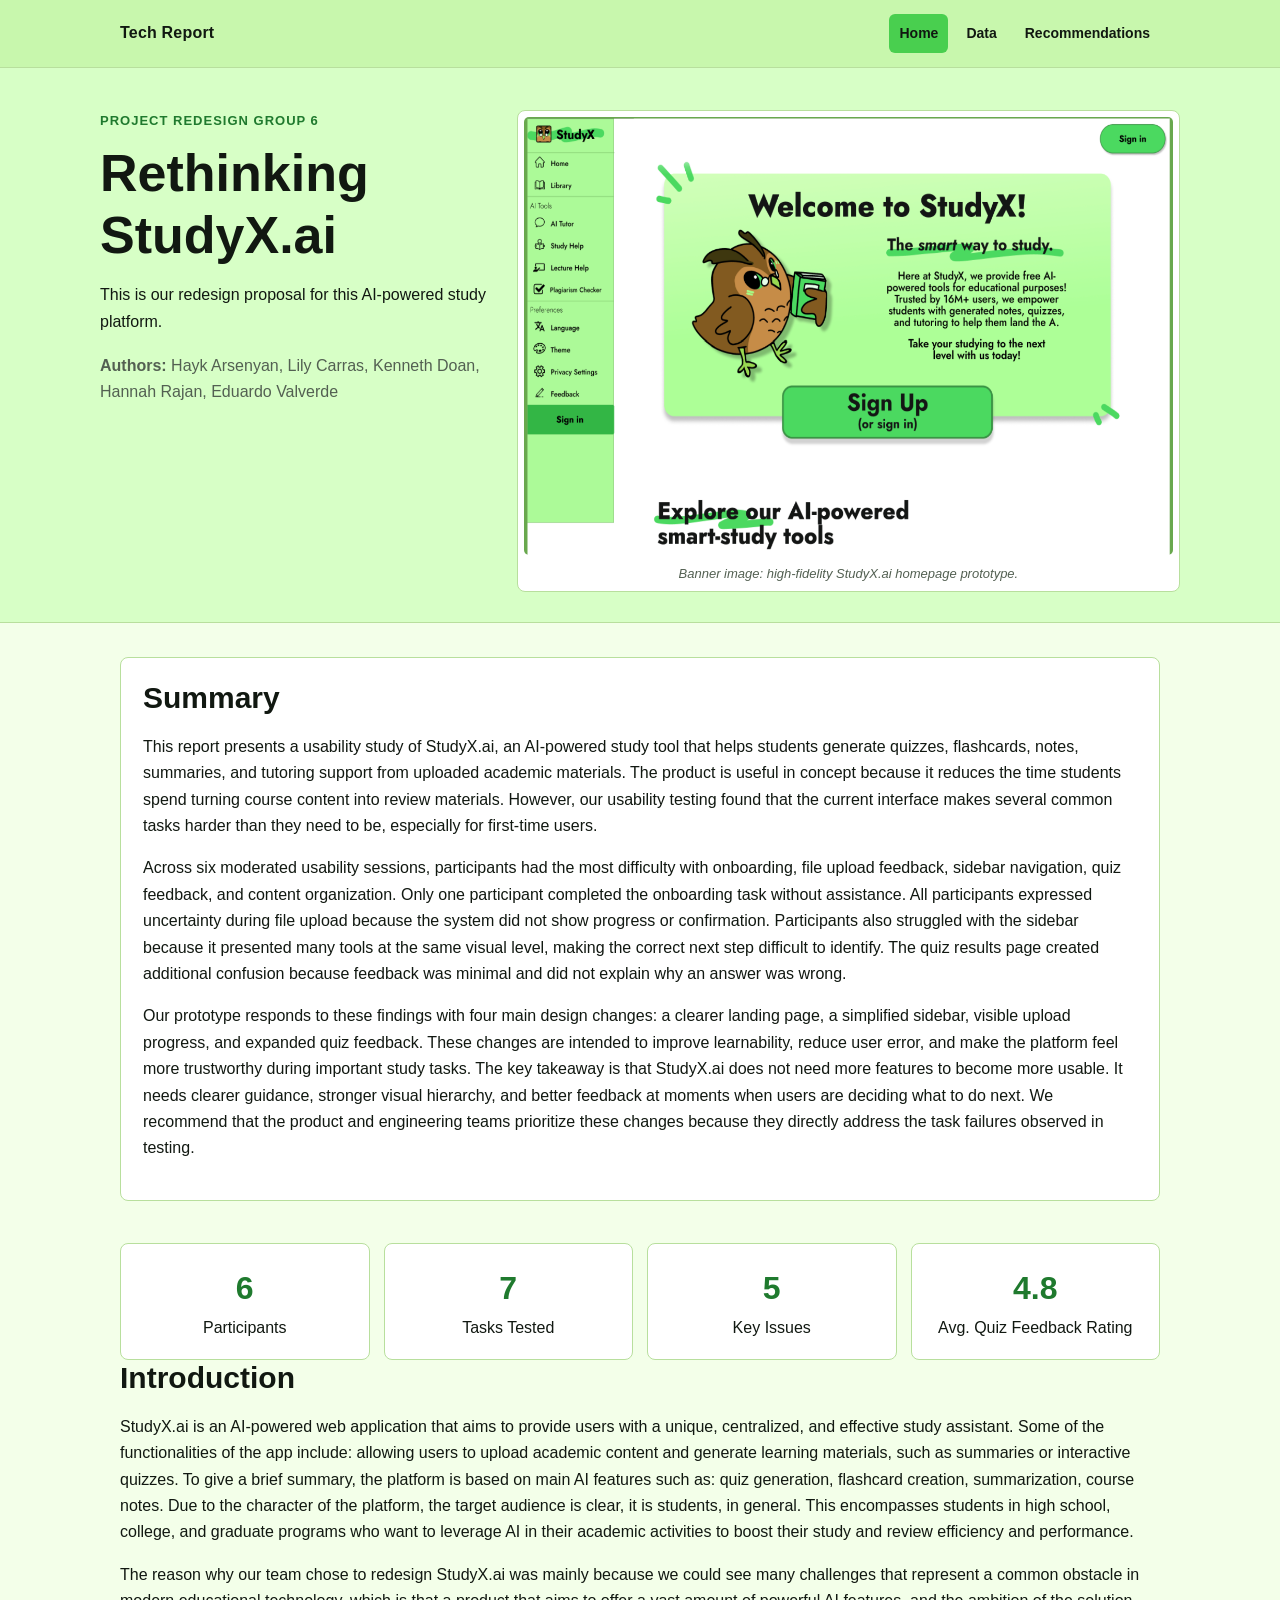
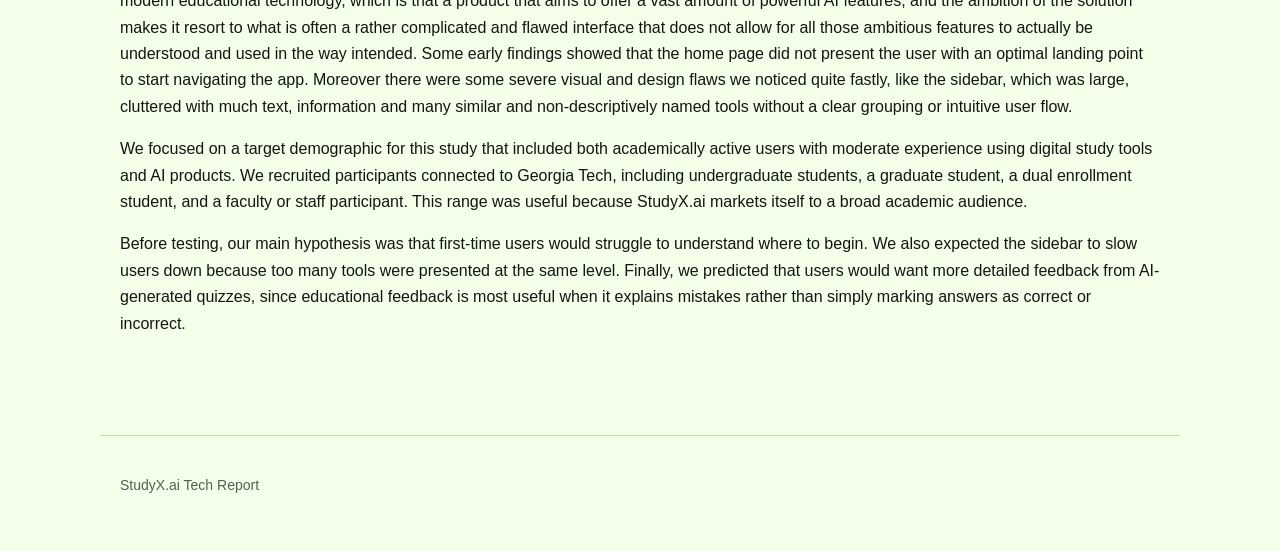
==== index.html @ 9a726cae "Add StudyX tech report site" ====
<!DOCTYPE html>
<html lang="en">
<head>
  <meta charset="UTF-8">
  <meta name="viewport" content="width=device-width, initial-scale=1.0">
  <title>Tech Report</title>
  <link rel="stylesheet" href="src/styles/styles.css">
</head>
<body id="top">
  <header class="site-header">
    <nav class="nav" aria-label="Main navigation">
      <a class="brand" href="#top">Tech Report</a>
      <div class="nav-links">
        <a class="active" href="index.html">Home</a>
        <a href="data.html">Data</a>
        <a href="recommendations.html">Recommendations</a>
      </div>
    </nav>
  </header>

  <section class="hero">
    <div class="hero-inner">
      <div>
        <p class="eyebrow">Project Redesign Group 6</p>
        <h1>Rethinking StudyX.ai</h1>
        <p>This is our redesign proposal for this AI-powered study platform.</p>
        <p class="authors"><strong>Authors:</strong> Hayk Arsenyan, Lily Carras, Kenneth Doan, Hannah Rajan, Eduardo Valverde</p>
      </div>

      <figure class="banner-art">
        <img src="src/assets/images/studyx-landing.png" alt="StudyX redesigned homepage with green sidebar, welcome message, mascot illustration, and sign up button.">
        <figcaption class="caption">Banner image: high-fidelity StudyX.ai homepage prototype.</figcaption>
      </figure>
    </div>
  </section>

  <main>
    <section class="section card summary" aria-labelledby="summary-heading">
      <h2 id="summary-heading">Summary</h2>
      <p>This report presents a usability study of StudyX.ai, an AI-powered study tool that helps students generate quizzes, flashcards, notes, summaries, and tutoring support from uploaded academic materials. The product is useful in concept because it reduces the time students spend turning course content into review materials. However, our usability testing found that the current interface makes several common tasks harder than they need to be, especially for first-time users.</p>
      <p>Across six moderated usability sessions, participants had the most difficulty with onboarding, file upload feedback, sidebar navigation, quiz feedback, and content organization. Only one participant completed the onboarding task without assistance. All participants expressed uncertainty during file upload because the system did not show progress or confirmation. Participants also struggled with the sidebar because it presented many tools at the same visual level, making the correct next step difficult to identify. The quiz results page created additional confusion because feedback was minimal and did not explain why an answer was wrong.</p>
      <p>Our prototype responds to these findings with four main design changes: a clearer landing page, a simplified sidebar, visible upload progress, and expanded quiz feedback. These changes are intended to improve learnability, reduce user error, and make the platform feel more trustworthy during important study tasks. The key takeaway is that StudyX.ai does not need more features to become more usable. It needs clearer guidance, stronger visual hierarchy, and better feedback at moments when users are deciding what to do next. We recommend that the product and engineering teams prioritize these changes because they directly address the task failures observed in testing.</p>
    </section>

    <section class="stats" aria-label="Study overview statistics">
      <div class="stat"><strong>6</strong><span>Participants</span></div>
      <div class="stat"><strong>7</strong><span>Tasks Tested</span></div>
      <div class="stat"><strong>5</strong><span>Key Issues</span></div>
      <div class="stat"><strong>4.8</strong><span>Avg. Quiz Feedback Rating</span></div>
    </section>

    <section class="section" aria-labelledby="intro-heading">
      <h2 id="intro-heading">Introduction</h2>
        <p>StudyX.ai is an AI-powered web application that aims to provide users with a unique, centralized, and effective study assistant.
          Some of the functionalities of the app include: allowing users to upload academic content and generate learning materials, such as
          summaries or interactive quizzes. To give a brief summary, the platform is based on main AI features such as: quiz generation, flashcard creation,
          summarization, course notes. Due to the character of the platform, the target audience is clear, it is students, in general.
          This encompasses students in high school, college, and graduate programs who want to leverage AI in their academic activities to boost their study and review efficiency and performance.</p>

          <p>The reason why our team chose to redesign StudyX.ai was mainly because we could see many challenges that represent a common obstacle in modern educational technology, which is that a product that aims to offer
          a vast amount of powerful AI features, and the ambition of the solution makes it resort to what is often a rather complicated and flawed interface that does not allow for all those ambitious features to actually
          be understood and used in the way intended.
          Some early findings showed that the home page did not present the user with an optimal landing point to start navigating the app.
          Moreover there were some severe visual and design flaws we noticed quite fastly, like the sidebar, which was large, cluttered with
          much text, information and many similar and non-descriptively named tools without a clear grouping or intuitive user flow.</p>

        <p>We focused on a target demographic for this study that included both academically active users with moderate experience using digital study tools and AI products. We recruited participants connected to Georgia Tech, including undergraduate students, a graduate student, a dual enrollment student, and a faculty or staff participant. This range was useful because StudyX.ai markets itself to a broad academic audience.</p>
        <p>Before testing, our main hypothesis was that first-time users would struggle to understand where to begin. We also expected the sidebar to slow users down because too many tools were presented at the same level. Finally, we predicted that users would want more detailed feedback from AI-generated quizzes, since educational feedback is most useful when it explains mistakes rather than simply marking answers as correct or incorrect.</p>
    </section>
  </main>

  <footer class="footer">
    <p>StudyX.ai Tech Report</p>
  </footer>
</body>
</html>
---- src/styles/styles.css ----
:root {
  --bg: #f3ffe9;
  --paper: #ffffff;
  --ink: #111811;
  --muted: #536052;
  --line: #b8df9d;
  --navy: #1f7a2e;
  --teal: #49cf4f;
  --gold: #9bb63f;
  --red: #b45353;
  --pale: #d7ffc6;
}

* {
  box-sizing: border-box;
}

body {
  margin: 0;
  background: var(--bg);
  color: var(--ink);
  font-family: Arial, Helvetica, sans-serif;
  font-size: 16px;
  line-height: 1.65;
}

a {
  color: var(--navy);
  font-weight: 700;
}

.site-header {
  background: #c8f7ad;
  border-bottom: 1px solid var(--line);
  position: sticky;
  top: 0;
  z-index: 5;
}

.nav {
  align-items: center;
  display: flex;
  justify-content: space-between;
  margin: 0 auto;
  max-width: 1080px;
  padding: 14px 20px;
}

.brand {
  color: var(--ink);
  font-weight: 800;
  letter-spacing: 0.2px;
  text-decoration: none;
}

.nav-links {
  display: flex;
  gap: 8px;
}

.nav-links a {
  border-radius: 6px;
  color: var(--ink);
  font-size: 14px;
  padding: 8px 10px;
  text-decoration: none;
}

.nav-links a:hover,
.nav-links a.active {
  background: var(--teal);
  color: var(--ink);
}

.hero {
  background: #d7ffc6;
  border-bottom: 1px solid var(--line);
  color: var(--ink);
  padding: 42px 20px 30px;
}

.hero-inner {
  display: grid;
  gap: 28px;
  grid-template-columns: 0.85fr 1.45fr;
  margin: 0 auto;
  max-width: 1080px;
}

.eyebrow {
  color: var(--navy);
  font-size: 13px;
  font-weight: 800;
  letter-spacing: 1px;
  margin: 0 0 10px;
  text-transform: uppercase;
}

h1,
h2,
h3 {
  line-height: 1.2;
}

h1 {
  font-size: clamp(32px, 5vw, 52px);
  margin: 0 0 14px;
}

h2 {
  color: var(--ink);
  font-size: 30px;
  margin: 0 0 18px;
}

h3 {
  color: var(--navy);
  font-size: 20px;
  margin: 0 0 8px;
}

.authors {
  color: var(--muted);
  margin-top: 18px;
}

.banner-art {
  background: var(--paper);
  border: 1px solid var(--line);
  border-radius: 8px;
  color: var(--ink);
  margin: 0;
  padding: 6px;
}

.banner-art img {
  border-radius: 5px;
  display: block;
  height: auto;
  width: 100%;
}

.caption {
  color: var(--muted);
  display: block;
  font-size: 13px;
  font-style: italic;
  margin-top: 8px;
  text-align: center;
}

main {
  margin: 0 auto;
  max-width: 1080px;
  padding: 34px 20px 56px;
}

.page-title {
  background: #d7ffc6;
  border-bottom: 1px solid var(--line);
  padding: 34px 20px;
}

.page-title .wrap {
  margin: 0 auto;
  max-width: 1080px;
}

.page-title p {
  color: var(--muted);
  max-width: 720px;
}

.page-title .eyebrow {
  color: var(--navy);
}

.section {
  margin-bottom: 42px;
}

.card {
  background: var(--paper);
  border: 1px solid var(--line);
  border-radius: 8px;
  padding: 22px;
}

.stats {
  display: grid;
  gap: 14px;
  grid-template-columns: repeat(4, 1fr);
  margin-top: 20px;
}

.stat {
  background: var(--paper);
  border: 1px solid var(--line);
  border-radius: 8px;
  padding: 18px;
  text-align: center;
}

.stat strong {
  color: var(--navy);
  display: block;
  font-size: 32px;
}

.grid-two {
  display: grid;
  gap: 18px;
  grid-template-columns: repeat(2, 1fr);
}

.finding,
.recommendation {
  background: var(--paper);
  border: 1px solid var(--line);
  border-radius: 8px;
  padding: 18px;
}

.chart {
  background: var(--paper);
  border: 1px solid var(--line);
  border-radius: 8px;
  margin: 18px 0 28px;
  padding: 20px;
}

.chart-title {
  font-weight: 800;
  margin-bottom: 18px;
}

.bar-row {
  align-items: center;
  display: grid;
  gap: 12px;
  grid-template-columns: 150px 1fr 52px;
  margin: 10px 0;
}

.bar-track {
  background: #e7f9dc;
  border-radius: 6px;
  height: 22px;
  overflow: hidden;
}

.bar {
  background: var(--teal);
  height: 100%;
}

.bar.low {
  background: var(--red);
}

.bar.warn {
  background: var(--gold);
}

.line-chart {
  border-bottom: 1px solid var(--line);
  border-left: 1px solid var(--line);
  display: flex;
  gap: 18px;
  height: 180px;
  justify-content: space-around;
  margin-top: 18px;
  padding: 12px 10px 0;
}

.point {
  align-self: flex-end;
  background: var(--gold);
  border-radius: 6px 6px 0 0;
  min-width: 48px;
  position: relative;
}

.point span {
  font-size: 13px;
  font-weight: 800;
  left: 50%;
  position: absolute;
  top: -24px;
  transform: translateX(-50%);
  white-space: nowrap;
}

table {
  background: var(--paper);
  border-collapse: collapse;
  border-radius: 8px;
  overflow: hidden;
  width: 100%;
}

th,
td {
  border-bottom: 1px solid var(--line);
  padding: 12px;
  text-align: left;
  vertical-align: top;
}

th {
  background: var(--navy);
  color: var(--paper);
}

tr:last-child td {
  border-bottom: 0;
}

.analysis {
  background: var(--pale);
  border: 1px solid var(--line);
  border-radius: 8px;
  padding: 22px;
}

.comparison {
  background: var(--paper);
  border: 1px solid var(--line);
  border-radius: 8px;
  margin: 18px 0 34px;
  padding: 16px;
}

.before-after {
  display: grid;
  gap: 16px;
  grid-template-columns: repeat(2, 1fr);
}

.screen {
  border: 1px solid var(--line);
  border-radius: 8px;
  overflow: hidden;
}

.screen h4 {
  margin: 0;
  padding: 10px 12px;
}

.before h4 {
  background: #fae8e8;
  color: var(--red);
}

.after h4 {
  background: #d7ffc6;
  color: var(--navy);
}

.mock {
  min-height: 170px;
  padding: 16px;
}

.mock-line {
  background: #e7f9dc;
  border-radius: 5px;
  height: 14px;
  margin: 10px 0;
}

.mock-line.short {
  width: 55%;
}

.mock-line.long {
  width: 90%;
}

.mock-button {
  background: var(--teal);
  border-radius: 6px;
  color: var(--ink);
  display: inline-block;
  font-size: 13px;
  font-weight: 800;
  margin-top: 10px;
  padding: 8px 10px;
}

.figma-box {
  background: var(--navy);
  border-radius: 8px;
  color: var(--paper);
  margin-top: 28px;
  padding: 24px;
}

.figma-box h3 {
  color: var(--paper);
}

.figma-box a {
  background: var(--paper);
  border-radius: 6px;
  color: var(--navy);
  display: inline-block;
  margin-top: 8px;
  padding: 10px 14px;
  text-decoration: none;
}

.footer {
  border-top: 1px solid var(--line);
  color: var(--muted);
  font-size: 14px;
  margin: 0 auto;
  max-width: 1080px;
  padding: 24px 20px 40px;
}

@media (max-width: 760px) {
  .nav,
  .nav-links,
  .hero-inner,
  .stats,
  .grid-two,
  .before-after {
    grid-template-columns: 1fr;
  }

  .nav {
    align-items: flex-start;
    display: grid;
    gap: 10px;
  }

  .nav-links {
    display: grid;
    width: 100%;
  }

  .bar-row {
    grid-template-columns: 1fr;
  }

  .hero {
    padding-top: 28px;
  }
}
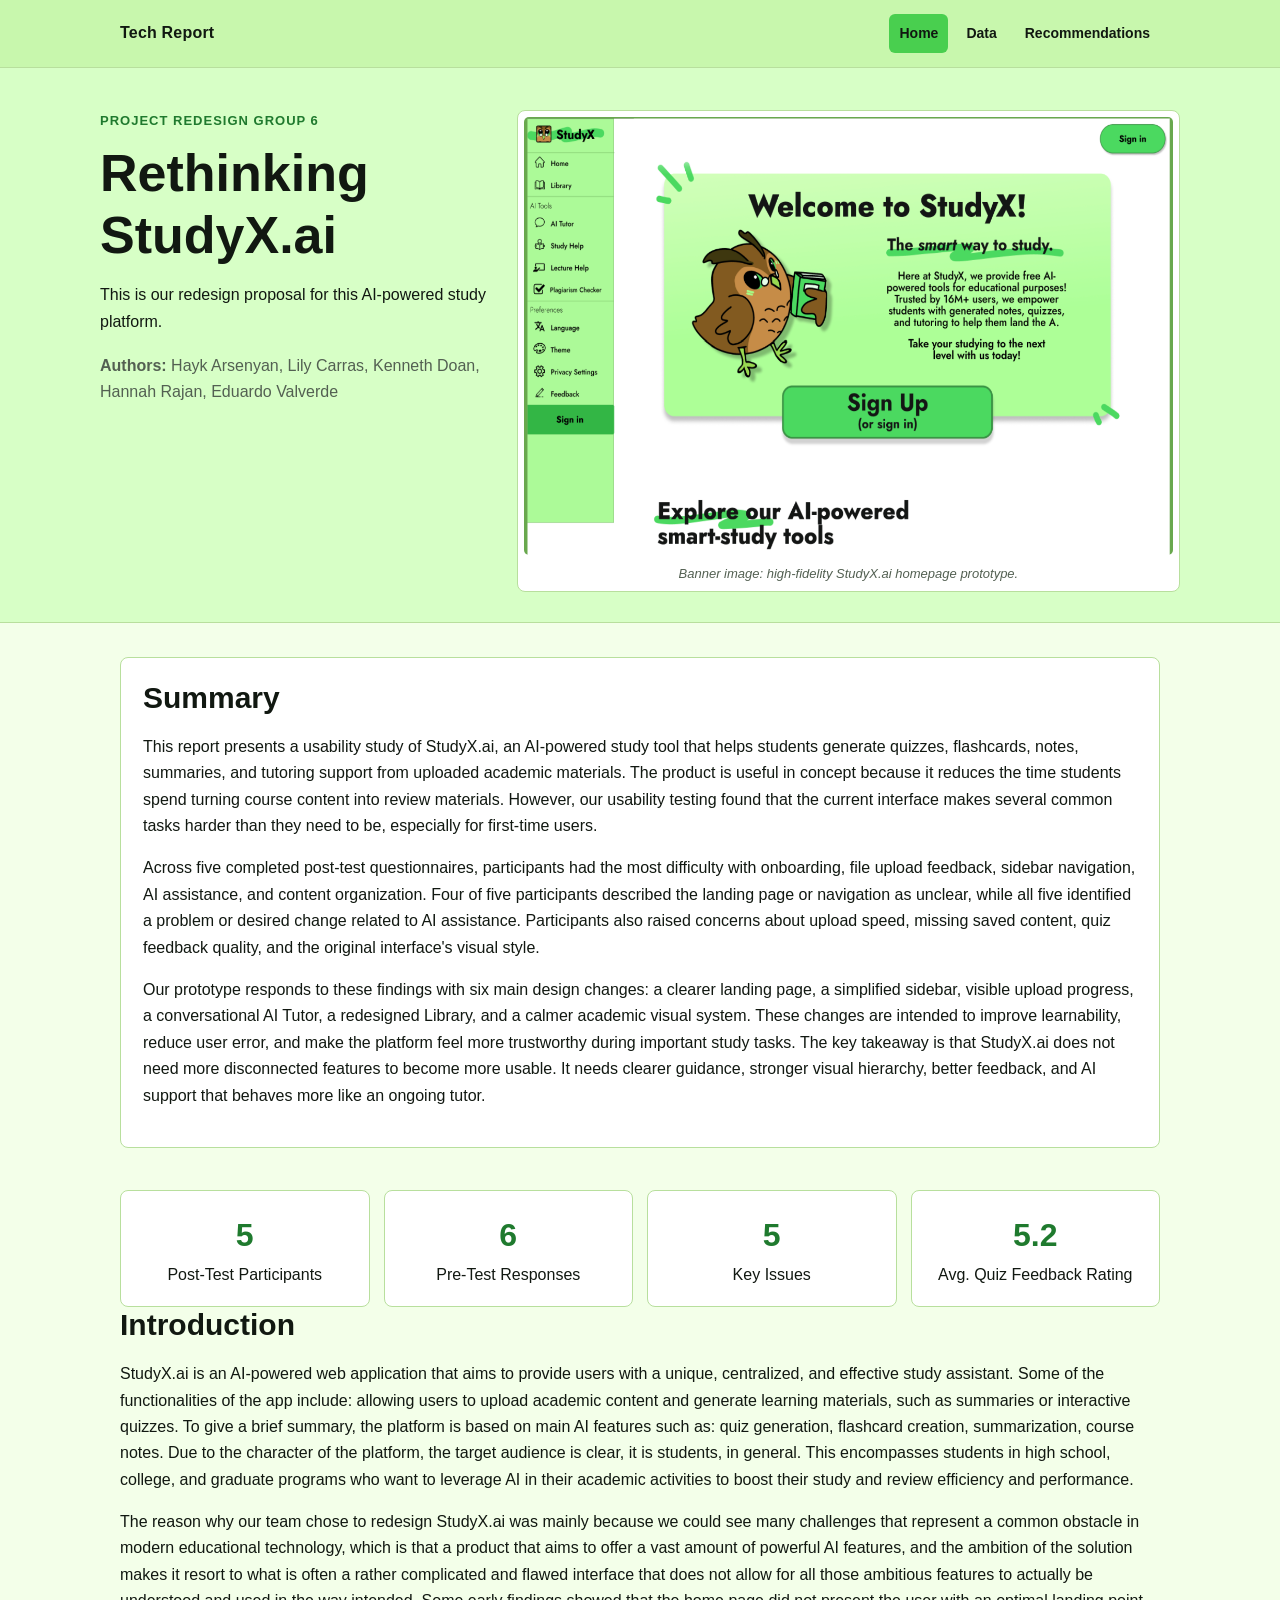
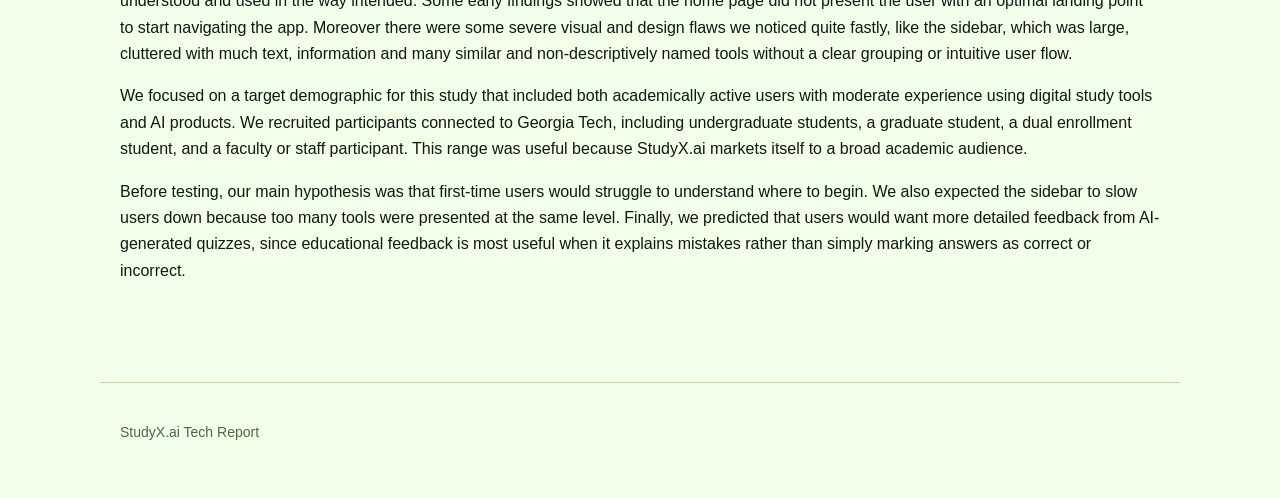
==== commit df14cfa3: "Update placeholder data with pre-test and post-test questionnaire results" ====
--- a/index.html
+++ b/index.html
@@ -38,15 +38,15 @@
     <section class="section card summary" aria-labelledby="summary-heading">
       <h2 id="summary-heading">Summary</h2>
       <p>This report presents a usability study of StudyX.ai, an AI-powered study tool that helps students generate quizzes, flashcards, notes, summaries, and tutoring support from uploaded academic materials. The product is useful in concept because it reduces the time students spend turning course content into review materials. However, our usability testing found that the current interface makes several common tasks harder than they need to be, especially for first-time users.</p>
-      <p>Across six moderated usability sessions, participants had the most difficulty with onboarding, file upload feedback, sidebar navigation, quiz feedback, and content organization. Only one participant completed the onboarding task without assistance. All participants expressed uncertainty during file upload because the system did not show progress or confirmation. Participants also struggled with the sidebar because it presented many tools at the same visual level, making the correct next step difficult to identify. The quiz results page created additional confusion because feedback was minimal and did not explain why an answer was wrong.</p>
-      <p>Our prototype responds to these findings with four main design changes: a clearer landing page, a simplified sidebar, visible upload progress, and expanded quiz feedback. These changes are intended to improve learnability, reduce user error, and make the platform feel more trustworthy during important study tasks. The key takeaway is that StudyX.ai does not need more features to become more usable. It needs clearer guidance, stronger visual hierarchy, and better feedback at moments when users are deciding what to do next. We recommend that the product and engineering teams prioritize these changes because they directly address the task failures observed in testing.</p>
+      <p>Across five completed post-test questionnaires, participants had the most difficulty with onboarding, file upload feedback, sidebar navigation, AI assistance, and content organization. Four of five participants described the landing page or navigation as unclear, while all five identified a problem or desired change related to AI assistance. Participants also raised concerns about upload speed, missing saved content, quiz feedback quality, and the original interface's visual style.</p>
+      <p>Our prototype responds to these findings with six main design changes: a clearer landing page, a simplified sidebar, visible upload progress, a conversational AI Tutor, a redesigned Library, and a calmer academic visual system. These changes are intended to improve learnability, reduce user error, and make the platform feel more trustworthy during important study tasks. The key takeaway is that StudyX.ai does not need more disconnected features to become more usable. It needs clearer guidance, stronger visual hierarchy, better feedback, and AI support that behaves more like an ongoing tutor.</p>
     </section>
 
     <section class="stats" aria-label="Study overview statistics">
-      <div class="stat"><strong>6</strong><span>Participants</span></div>
-      <div class="stat"><strong>7</strong><span>Tasks Tested</span></div>
+      <div class="stat"><strong>5</strong><span>Post-Test Participants</span></div>
+      <div class="stat"><strong>6</strong><span>Pre-Test Responses</span></div>
       <div class="stat"><strong>5</strong><span>Key Issues</span></div>
-      <div class="stat"><strong>4.8</strong><span>Avg. Quiz Feedback Rating</span></div>
+      <div class="stat"><strong>5.2</strong><span>Avg. Quiz Feedback Rating</span></div>
     </section>
 
     <section class="section" aria-labelledby="intro-heading">
--- a/src/styles/styles.css
+++ b/src/styles/styles.css
@@ -343,9 +343,29 @@
   overflow: hidden;
 }
 
+.screen img {
+  background: var(--paper);
+  display: block;
+  height: auto;
+  width: 100%;
+}
+
+.screen img.portrait-shot {
+  margin: 0 auto;
+  max-height: 520px;
+  max-width: 100%;
+  object-fit: contain;
+  width: auto;
+}
+
 .screen h4 {
   margin: 0;
   padding: 10px 12px;
+}
+
+.single-shot .screen {
+  margin: 0 auto;
+  max-width: 900px;
 }
 
 .before h4 {
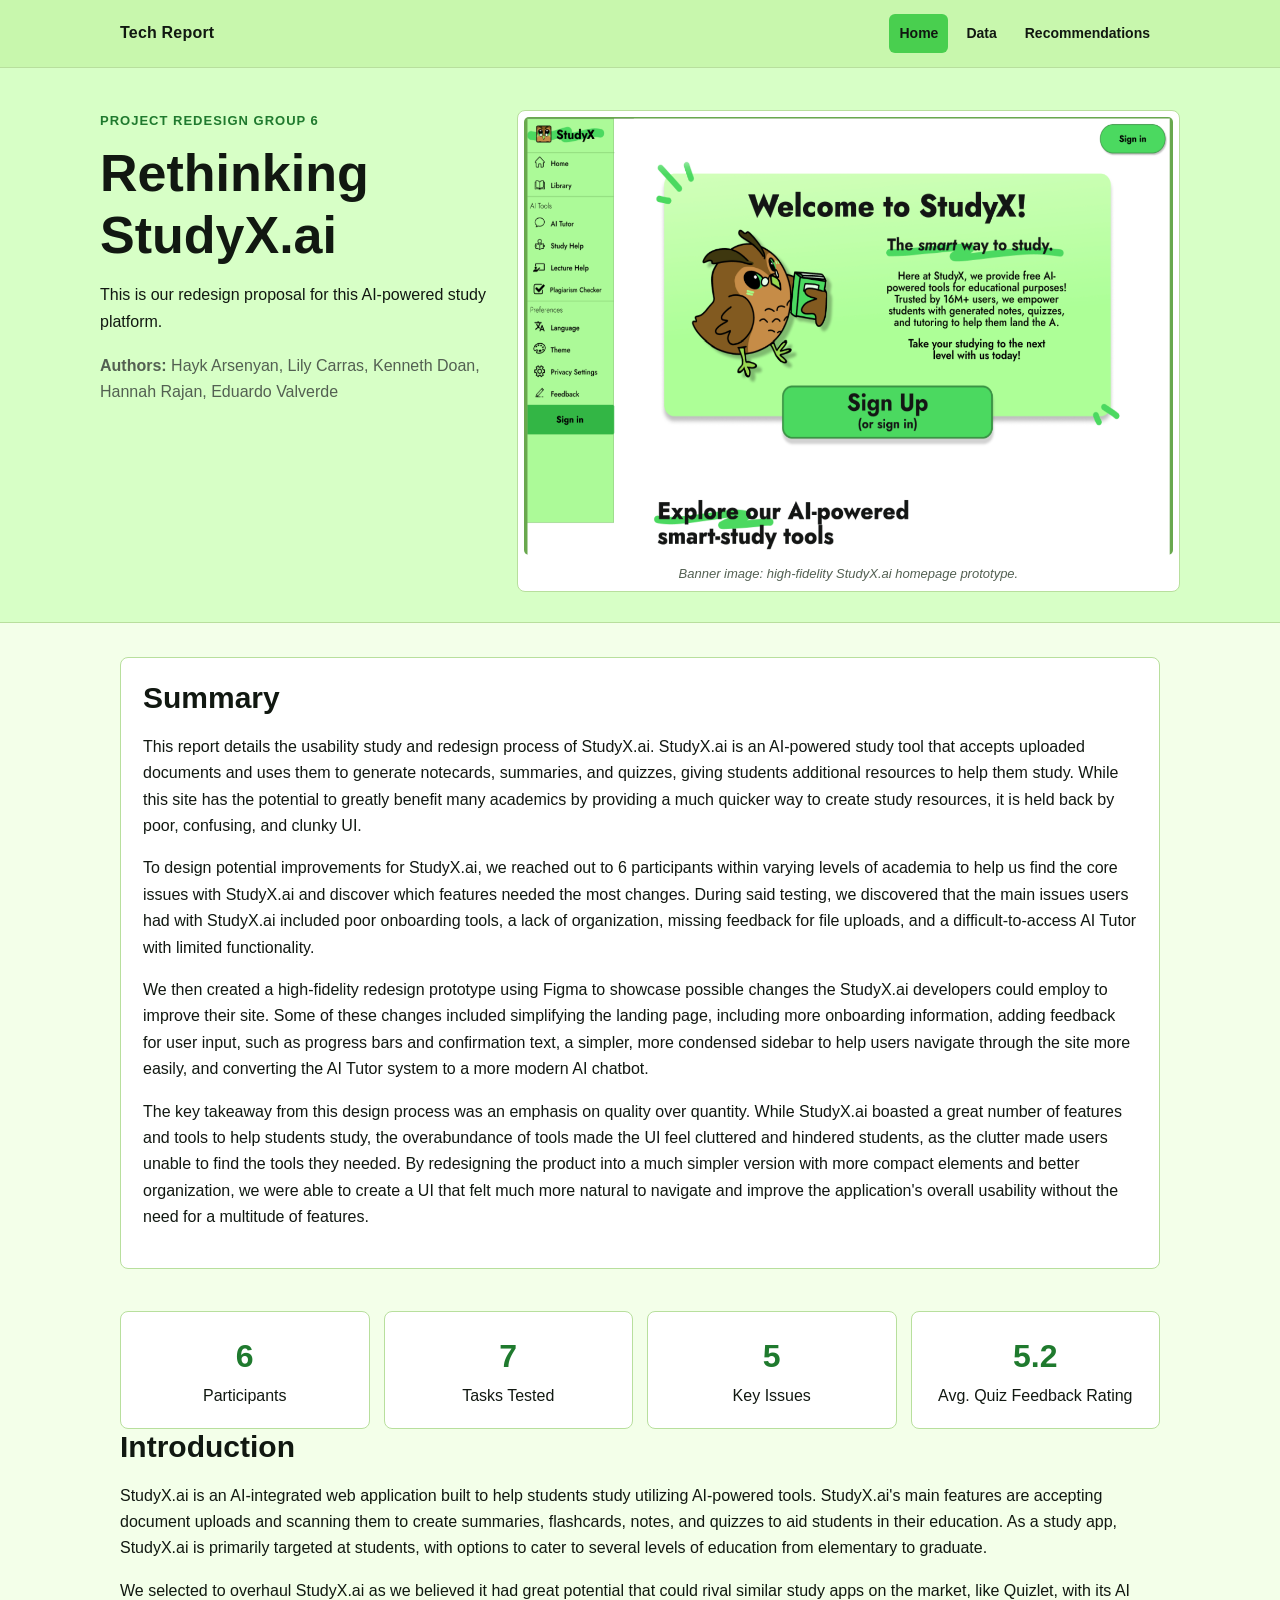
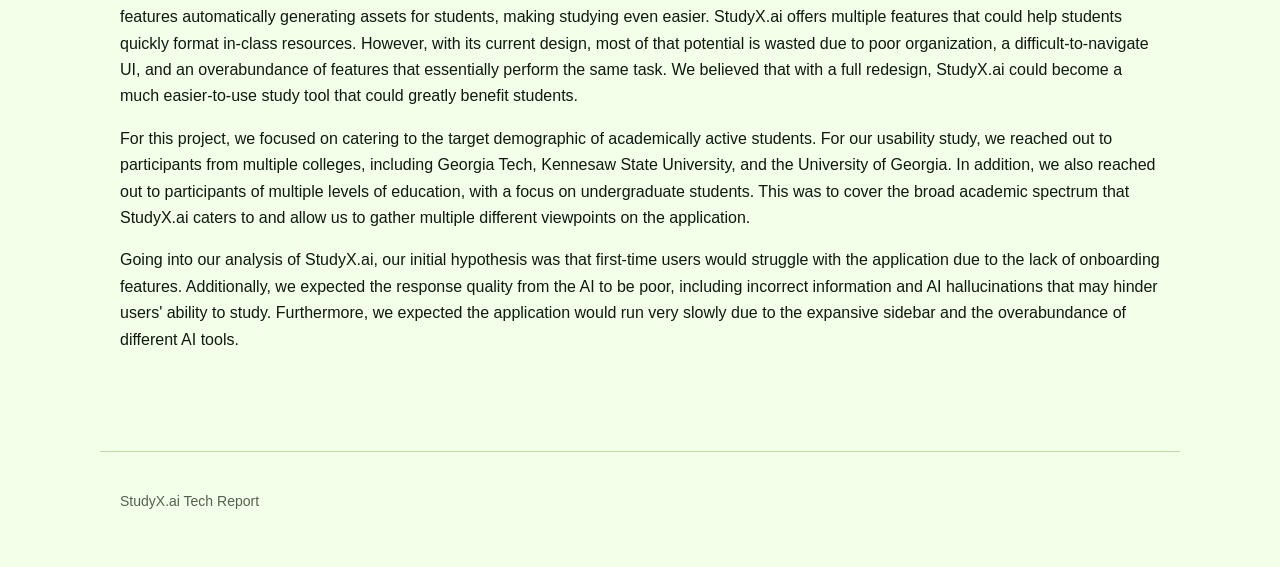
==== commit beb3af1a: "Info update and review; charts restructuring; color adjustments; figma prototype "fit width" note; a" ====
--- a/index.html
+++ b/index.html
@@ -37,35 +37,28 @@
   <main>
     <section class="section card summary" aria-labelledby="summary-heading">
       <h2 id="summary-heading">Summary</h2>
-      <p>This report presents a usability study of StudyX.ai, an AI-powered study tool that helps students generate quizzes, flashcards, notes, summaries, and tutoring support from uploaded academic materials. The product is useful in concept because it reduces the time students spend turning course content into review materials. However, our usability testing found that the current interface makes several common tasks harder than they need to be, especially for first-time users.</p>
-      <p>Across five completed post-test questionnaires, participants had the most difficulty with onboarding, file upload feedback, sidebar navigation, AI assistance, and content organization. Four of five participants described the landing page or navigation as unclear, while all five identified a problem or desired change related to AI assistance. Participants also raised concerns about upload speed, missing saved content, quiz feedback quality, and the original interface's visual style.</p>
-      <p>Our prototype responds to these findings with six main design changes: a clearer landing page, a simplified sidebar, visible upload progress, a conversational AI Tutor, a redesigned Library, and a calmer academic visual system. These changes are intended to improve learnability, reduce user error, and make the platform feel more trustworthy during important study tasks. The key takeaway is that StudyX.ai does not need more disconnected features to become more usable. It needs clearer guidance, stronger visual hierarchy, better feedback, and AI support that behaves more like an ongoing tutor.</p>
+      <p>This report details the usability study and redesign process of StudyX.ai. StudyX.ai is an AI-powered study tool that accepts uploaded documents and uses them to generate notecards, summaries, and quizzes, giving students additional resources to help them study. While this site has the potential to greatly benefit many academics by providing a much quicker way to create study resources, it is held back by poor, confusing, and clunky UI.</p>
+      <p>To design potential improvements for StudyX.ai, we reached out to 6 participants within varying levels of academia to help us find the core issues with StudyX.ai and discover which features needed the most changes. During said testing, we discovered that the main issues users had with StudyX.ai included poor onboarding tools, a lack of organization, missing feedback for file uploads, and a difficult-to-access AI Tutor with limited functionality.</p>
+      <p>We then created a high-fidelity redesign prototype using Figma to showcase possible changes the StudyX.ai developers could employ to improve their site. Some of these changes included simplifying the landing page, including more onboarding information, adding feedback for user input, such as progress bars and confirmation text, a simpler, more condensed sidebar to help users navigate through the site more easily, and converting the AI Tutor system to a more modern AI chatbot.</p>
+      <p>The key takeaway from this design process was an emphasis on quality over quantity. While StudyX.ai boasted a great number of features and tools to help students study, the overabundance of tools made the UI feel cluttered and hindered students, as the clutter made users unable to find the tools they needed. By redesigning the product into a much simpler version with more compact elements and better organization, we were able to create a UI that felt much more natural to navigate and improve the application's overall usability without the need for a multitude of features.</p>
     </section>
 
     <section class="stats" aria-label="Study overview statistics">
-      <div class="stat"><strong>5</strong><span>Post-Test Participants</span></div>
-      <div class="stat"><strong>6</strong><span>Pre-Test Responses</span></div>
+      <div class="stat"><strong>6</strong><span>Participants</span></div>
+      <div class="stat"><strong>7</strong><span>Tasks Tested</span></div>
       <div class="stat"><strong>5</strong><span>Key Issues</span></div>
       <div class="stat"><strong>5.2</strong><span>Avg. Quiz Feedback Rating</span></div>
     </section>
 
     <section class="section" aria-labelledby="intro-heading">
       <h2 id="intro-heading">Introduction</h2>
-        <p>StudyX.ai is an AI-powered web application that aims to provide users with a unique, centralized, and effective study assistant.
-          Some of the functionalities of the app include: allowing users to upload academic content and generate learning materials, such as
-          summaries or interactive quizzes. To give a brief summary, the platform is based on main AI features such as: quiz generation, flashcard creation,
-          summarization, course notes. Due to the character of the platform, the target audience is clear, it is students, in general.
-          This encompasses students in high school, college, and graduate programs who want to leverage AI in their academic activities to boost their study and review efficiency and performance.</p>
+      <p>StudyX.ai is an AI-integrated web application built to help students study utilizing AI-powered tools. StudyX.ai's main features are accepting document uploads and scanning them to create summaries, flashcards, notes, and quizzes to aid students in their education. As a study app, StudyX.ai is primarily targeted at students, with options to cater to several levels of education from elementary to graduate.</p>
 
-          <p>The reason why our team chose to redesign StudyX.ai was mainly because we could see many challenges that represent a common obstacle in modern educational technology, which is that a product that aims to offer
-          a vast amount of powerful AI features, and the ambition of the solution makes it resort to what is often a rather complicated and flawed interface that does not allow for all those ambitious features to actually
-          be understood and used in the way intended.
-          Some early findings showed that the home page did not present the user with an optimal landing point to start navigating the app.
-          Moreover there were some severe visual and design flaws we noticed quite fastly, like the sidebar, which was large, cluttered with
-          much text, information and many similar and non-descriptively named tools without a clear grouping or intuitive user flow.</p>
+      <p>We selected to overhaul StudyX.ai as we believed it had great potential that could rival similar study apps on the market, like Quizlet, with its AI features automatically generating assets for students, making studying even easier. StudyX.ai offers multiple features that could help students quickly format in-class resources. However, with its current design, most of that potential is wasted due to poor organization, a difficult-to-navigate UI, and an overabundance of features that essentially perform the same task. We believed that with a full redesign, StudyX.ai could become a much easier-to-use study tool that could greatly benefit students.</p>
 
-        <p>We focused on a target demographic for this study that included both academically active users with moderate experience using digital study tools and AI products. We recruited participants connected to Georgia Tech, including undergraduate students, a graduate student, a dual enrollment student, and a faculty or staff participant. This range was useful because StudyX.ai markets itself to a broad academic audience.</p>
-        <p>Before testing, our main hypothesis was that first-time users would struggle to understand where to begin. We also expected the sidebar to slow users down because too many tools were presented at the same level. Finally, we predicted that users would want more detailed feedback from AI-generated quizzes, since educational feedback is most useful when it explains mistakes rather than simply marking answers as correct or incorrect.</p>
+      <p>For this project, we focused on catering to the target demographic of academically active students. For our usability study, we reached out to participants from multiple colleges, including Georgia Tech, Kennesaw State University, and the University of Georgia. In addition, we also reached out to participants of multiple levels of education, with a focus on undergraduate students. This was to cover the broad academic spectrum that StudyX.ai caters to and allow us to gather multiple different viewpoints on the application.</p>
+
+      <p>Going into our analysis of StudyX.ai, our initial hypothesis was that first-time users would struggle with the application due to the lack of onboarding features. Additionally, we expected the response quality from the AI to be poor, including incorrect information and AI hallucinations that may hinder users' ability to study. Furthermore, we expected the application would run very slowly due to the expansive sidebar and the overabundance of different AI tools.</p>
     </section>
   </main>
 
--- a/src/styles/styles.css
+++ b/src/styles/styles.css
@@ -6,7 +6,7 @@
   --line: #b8df9d;
   --navy: #1f7a2e;
   --teal: #49cf4f;
-  --gold: #9bb63f;
+  --gold: #f0c94a;
   --red: #b45353;
   --pale: #d7ffc6;
 }
@@ -207,12 +207,6 @@
   font-size: 32px;
 }
 
-.grid-two {
-  display: grid;
-  gap: 18px;
-  grid-template-columns: repeat(2, 1fr);
-}
-
 .finding,
 .recommendation {
   background: var(--paper);
@@ -259,7 +253,7 @@
 }
 
 .bar.warn {
-  background: var(--gold);
+  background: #f0c94a;
 }
 
 .line-chart {
@@ -368,6 +362,13 @@
   max-width: 900px;
 }
 
+.visual-comparison .screen img {
+  height: 320px;
+  object-fit: cover;
+  object-position: top center;
+  width: 100%;
+}
+
 .before h4 {
   background: #fae8e8;
   color: var(--red);
@@ -376,37 +377,6 @@
 .after h4 {
   background: #d7ffc6;
   color: var(--navy);
-}
-
-.mock {
-  min-height: 170px;
-  padding: 16px;
-}
-
-.mock-line {
-  background: #e7f9dc;
-  border-radius: 5px;
-  height: 14px;
-  margin: 10px 0;
-}
-
-.mock-line.short {
-  width: 55%;
-}
-
-.mock-line.long {
-  width: 90%;
-}
-
-.mock-button {
-  background: var(--teal);
-  border-radius: 6px;
-  color: var(--ink);
-  display: inline-block;
-  font-size: 13px;
-  font-weight: 800;
-  margin-top: 10px;
-  padding: 8px 10px;
 }
 
 .figma-box {
@@ -429,6 +399,34 @@
   margin-top: 8px;
   padding: 10px 14px;
   text-decoration: none;
+}
+
+.figma-row {
+  align-items: center;
+  display: flex;
+  flex-wrap: wrap;
+  gap: 14px;
+  justify-content: center;
+  margin-top: 10px;
+}
+
+.figma-note {
+  align-items: center;
+  display: flex;
+  flex-wrap: wrap;
+  gap: 8px;
+  justify-content: center;
+}
+
+.figma-note img {
+  border-radius: 4px;
+  display: block;
+  height: 30px;
+  width: 30px;
+}
+
+.figma-note p {
+  margin: 0;
 }
 
 .footer {
@@ -445,7 +443,6 @@
   .nav-links,
   .hero-inner,
   .stats,
-  .grid-two,
   .before-after {
     grid-template-columns: 1fr;
   }
